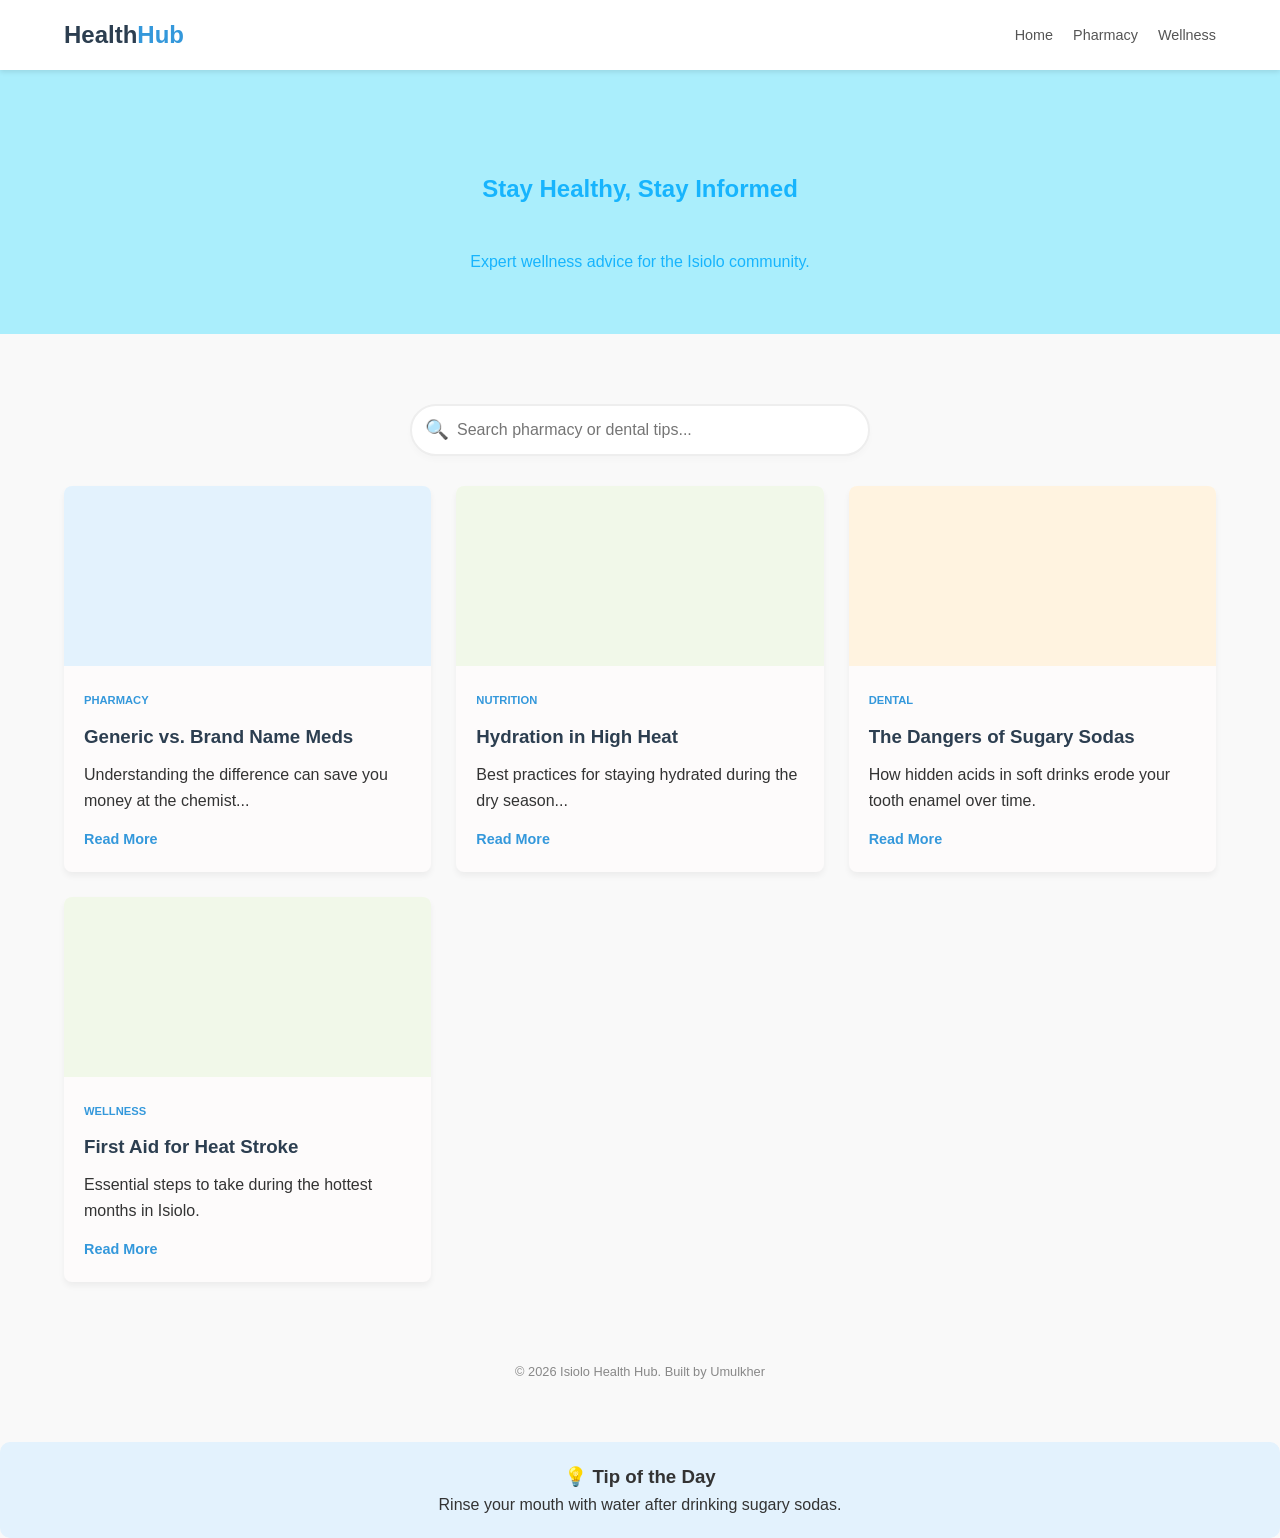
==== index.html @ d9e2767e "update" ====
<!DOCTYPE html>
<html lang="en">
<head>
    <meta charset="UTF-8">
    <meta name="viewport" content="width=device-width, initial-scale=1.0">
    <title>Isiolo Health Hub | Reliable Tips</title>
    <link rel="stylesheet" href="style.css">
</head>
<body>

    <header>
        <nav>
            <div class="logo">Health<span>Hub</span></div>
            <ul>
                <li><a href="#">Home</a></li>
                <li><a href="#">Pharmacy</a></li>
                <li><a href="#">Wellness</a></li>
            </ul>
        </nav>
    </header>

    <section class="hero">
        <h1>Stay Healthy, Stay Informed</h1>
        <p>Expert wellness advice for the Isiolo community.</p>
    </section>

    <main>

<div class="search-wrapper">
    <input type="text" id="searchInput" placeholder="Search pharmacy or dental tips...">
    <span class="search-icon">🔍</span>
</div>


        <section class="blog-grid" id="blog-container" >
            <article class="card">
                <div class="card-image" style="background-color: #e3f2fd;"></div>
                <div class="card-content">
                    <span class="category">Pharmacy</span>
                    <h3>Generic vs. Brand Name Meds</h3>
                    <p>Understanding the difference can save you money at the chemist...</p>
                    <a onclick="window.location.href='post.html?id=${post.id}'" class="read-btn">Read More</a>
                </div>
            </article>

            <article class="card">
                <div class="card-image" style="background-color: #f1f8e9;"></div>
                <div class="card-content">
                    <span class="category">Nutrition</span>
                    <h3>Hydration in High Heat</h3>
                    <p>Best practices for staying hydrated during the dry season...</p>
                    <a  onclick="window.location.href='post.html?id=${post.id}'" class="read-btn">Read More</a>
                </div>
            </article>
        </section>
    </main>

    <footer>
        <p>&copy; 2026 Isiolo Health Hub. Built by Umulkher</p>
    </footer>

    <section id="daily-tip" style="background: #e3f2fd; padding: 20px; border-radius: 10px; margin-top: 20px; text-align: center;">
    <h3>💡 Tip of the Day</h3>
    <p id="tip-text">Loading your health tip...</p>
</section>

<script>
const searchInput = document.getElementById('searchInput');

searchInput.addEventListener('keyup', (e) => {
    const term = e.target.value.toLowerCase();
    const cards = document.querySelectorAll('.card');

    cards.forEach(card => {
        // We look inside the card for the Title and Category
        const title = card.querySelector('h3').innerText.toLowerCase();
        const category = card.querySelector('.category').innerText.toLowerCase();
        
        // If the search term is found in either, show it. Otherwise, hide it.
        if (title.includes(term) || category.includes(term)) {
            card.style.display = 'block';
            card.style.opacity = '1';
        } else {
            card.style.display = 'none';
            card.style.opacity = '0';
        }
    });
});

    const tips = [
        "Drink at least 8 glasses of water today—especially in this Isiolo heat!",
        "Chewing sugar-free gum can help prevent cavities after meals.",
        "Always finish your full dose of antibiotics, even if you feel better.",
        "Walking for 30 minutes a day significantly lowers your blood pressure.",
        "Rinse your mouth with water after drinking sugary sodas."
    ];

    // Pick a random tip
    const randomTip = tips[Math.floor(Math.random() * tips.length)];
    document.getElementById('tip-text').innerText = randomTip;


fetch('posts.json')
        .then(response => response.json()) // 2. Turn the file into a list the computer understands
        .then(data => {
            const container = document.getElementById('blog-container');
            
            // 3. Loop through each post in your JSON list
            data.forEach(post => {
                const card = `
                    <article class="card">
                        <div class="card-image" style="background-color: ${post.imageColor};"></div>
                        <div class="card-content">
                            <span class="category">${post.category}</span>
                            <h3>${post.title}</h3>
                            <p>${post.summary}</p>
                            <a href="post.html?id=${post.id}" class="read-btn">Read More</a>
                        </div>
                    </article>
                `;
                container.innerHTML += card; // 4. Add the card to the screen
            });
        });


</script>
</body>
</html>
---- style.css ----
/* Basic Reset */
* {
    margin: 0;
    padding: 0;
    box-sizing: border-box;
    font-family: 'Segoe UI', Tahoma, Geneva, Verdana, sans-serif;
}

body {
    background-color: #f9f9f9;
    color: #333;
    line-height: 1.6;
}

/* Navigation */
header {
    background: #fff;
    padding: 1rem 5%;
    box-shadow: 0 2px 5px rgba(0,0,0,0.1);
    position: sticky;
    top: 0;
    z-index: 100;
}

nav {
    display: flex;
    justify-content: space-between;
    align-items: center;
}

.logo {
    font-size: 1.5rem;
    font-weight: bold;
    color: #2c3e50;
}

.logo span { color: #3498db; }

nav ul { display: flex; list-style: none; }
nav ul li { margin-left: 20px; }
nav ul li a { text-decoration: none; color: #555; font-size: 0.9rem; }

/* Hero Section */
.hero {
   background-color: #aaeefc;
    color: rgb(23, 180, 253);
    padding: 60px 5%;
    text-align: center;
}

.hero h1,

/* Blog Grid */
main { padding: 40px 5%; }

.blog-grid {
    display: grid;
    grid-template-columns: repeat(auto-fit, minmax(300px, 1fr));
    gap: 25px;
}

.card {
    background: rgb(253, 251, 251);
    border-radius: 8px;
    overflow: hidden;
    transition: 0.3s;
    box-shadow: 0 4px 6px rgba(0,0,0,0.05);
}

.card:hover { transform: translateY(-5px); }

.card-image { height: 180px; width: 100%; }

.card-content { padding: 20px; }

.category {
    font-size: 0.7rem;
    text-transform: uppercase;
    color: #3498db;
    font-weight: bold;
}

.card-content h3 { margin: 10px 0; color: #2c3e50; }

.read-btn {
    display: inline-block;
    margin-top: 15px;
    color: #3498db;
    text-decoration: none;
    font-weight: 600;
    font-size: 0.9rem;
}

footer {
    text-align: center;
    padding: 40px;
    font-size: 0.8rem;
    color: #888;
}

/* --- Search Bar Styles --- */
.search-wrapper {
    position: relative;
    max-width: 500px;
    margin: 30px auto;
    padding: 0 20px;
    color: #aaeefc;
}

#searchInput {
    width: 100%;
    padding: 15px 25px 15px 45px;
    font-size: 1rem;
    border: 2px solid #eee;
    border-radius: 50px;
    outline: none;
    transition: all 0.3s ease;
    box-shadow: 0 4px 6px rgba(0,0,0,0.02);
}

#searchInput:focus {
    border-color: #3498db;
    box-shadow: 0 4px 12px rgba(52, 152, 219, 0.1);
}

.search-icon {
    position: absolute;
    left: 35px;
    top: 50%;
    transform: translateY(-50%);
    color: #999;
    font-size: 1.2rem;
}

/* Animation for filtering cards */
.card {
    transition: transform 0.3s ease, opacity 0.3s ease;
}


/* Specific Styles for the Single Post Page */
.post-template {
    max-width: 800px;
    margin: 40px auto;
    padding: 0 20px;
}

.full-post {
    background: #fff;
    padding: 40px;
    border-radius: 12px;
    box-shadow: 0 4px 15px rgba(0,0,0,0.05);
}

#post-title {
    font-size: 2.5rem;
    color: #2c3e50;
    margin: 15px 0 25px 0;
    line-height: 1.2;
}

.post-body {
    font-size: 1.15rem;
    line-height: 1.8;
    color: #444;
}

.post-footer {
    margin-top: 40px;
    padding-top: 20px;
    border-top: 1px solid #eee;
}

.back-link {
    color: #3498db;
    text-decoration: none;
    font-weight: bold;
}

.back-link:hover {
    text-decoration: underline;
}

/* Responsive adjustments */

/* Tablets and small laptops */
@media (max-width: 900px) {
    header {
        padding: 0.75rem 4%;
    }

    .hero {
        padding: 40px 4%;
    }

    main {
        padding: 30px 4%;
    }
}

/* Mobile phones */
@media (max-width: 600px) {
    nav {
        flex-direction: column;
        align-items: flex-start;
        gap: 10px;
    }

    .logo {
        font-size: 1.3rem;
    }

    nav ul {
        width: 100%;
        justify-content: space-between;
    }

    nav ul li {
        margin-left: 0;
    }

    .hero {
        padding: 30px 6%;
        text-align: center;
    }

    .hero h1 {
        font-size: 1.8rem;
    }

    .hero p {
        font-size: 0.95rem;
    }

    main {
        padding: 25px 4%;
    }

    .blog-grid {
        grid-template-columns: 1fr;
        gap: 20px;
    }

    .card-image {
        height: 160px;
    }

    .search-wrapper {
        margin: 20px auto;
        padding: 0 10px;
    }

    #searchInput {
        font-size: 0.95rem;
        padding: 12px 22px 12px 40px;
    }

    .search-icon {
        left: 25px;
        font-size: 1rem;
    }

    footer {
        padding: 25px 10px;
        font-size: 0.75rem;
    }

    /* Single post layout tweaks */
    .post-template {
        margin: 25px auto;
        padding: 0 15px;
    }

    #post-title {
        font-size: 1.8rem;
    }

    .full-post {
        padding: 20px;
    }
}
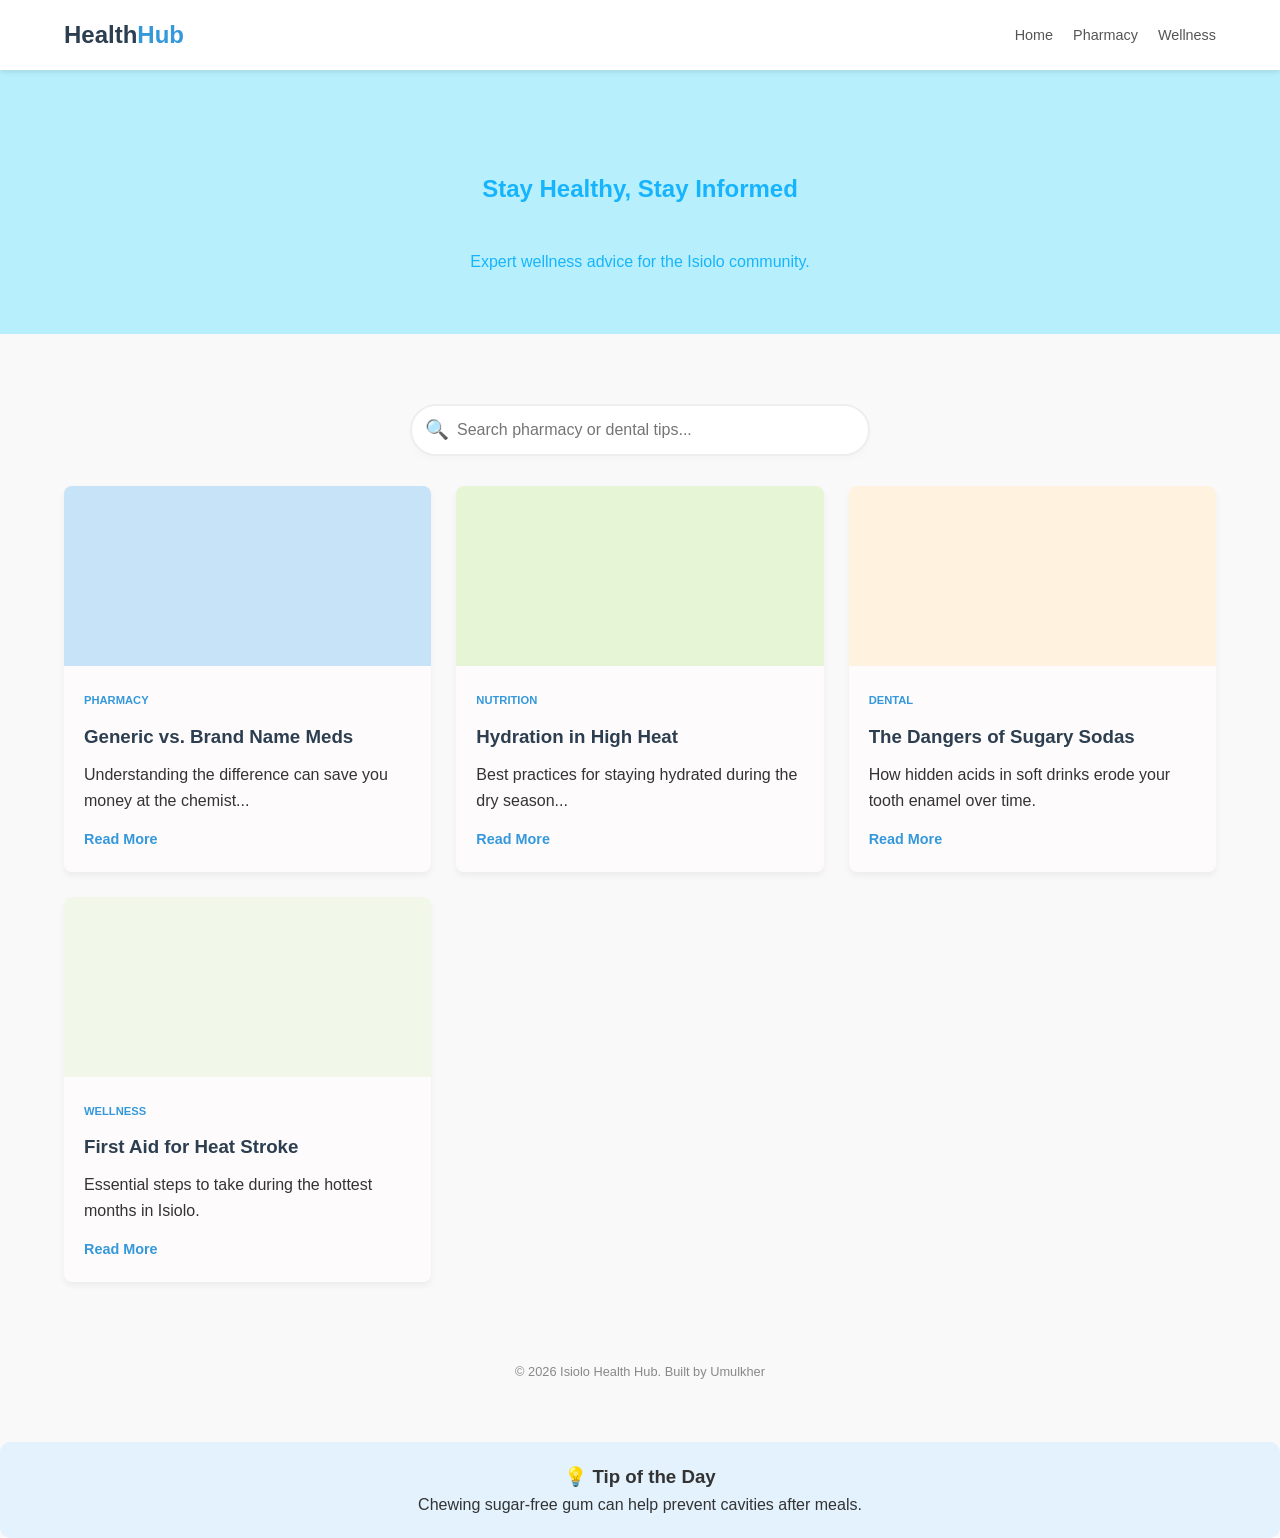
==== commit caf5961a: "update" ====
--- a/index.html
+++ b/index.html
@@ -34,7 +34,7 @@
 
         <section class="blog-grid" id="blog-container" >
             <article class="card">
-                <div class="card-image" style="background-color: #e3f2fd;"></div>
+                <div class="card-image" style="background-color: #c6e3f8;"></div>
                 <div class="card-content">
                     <span class="category">Pharmacy</span>
                     <h3>Generic vs. Brand Name Meds</h3>
@@ -44,7 +44,7 @@
             </article>
 
             <article class="card">
-                <div class="card-image" style="background-color: #f1f8e9;"></div>
+                <div class="card-image" style="background-color: #e6f5d5;"></div>
                 <div class="card-content">
                     <span class="category">Nutrition</span>
                     <h3>Hydration in High Heat</h3>
--- a/style.css
+++ b/style.css
@@ -42,7 +42,7 @@
 
 /* Hero Section */
 .hero {
-   background-color: #aaeefc;
+   background-color: #b7f0fc;
     color: rgb(23, 180, 253);
     padding: 60px 5%;
     text-align: center;
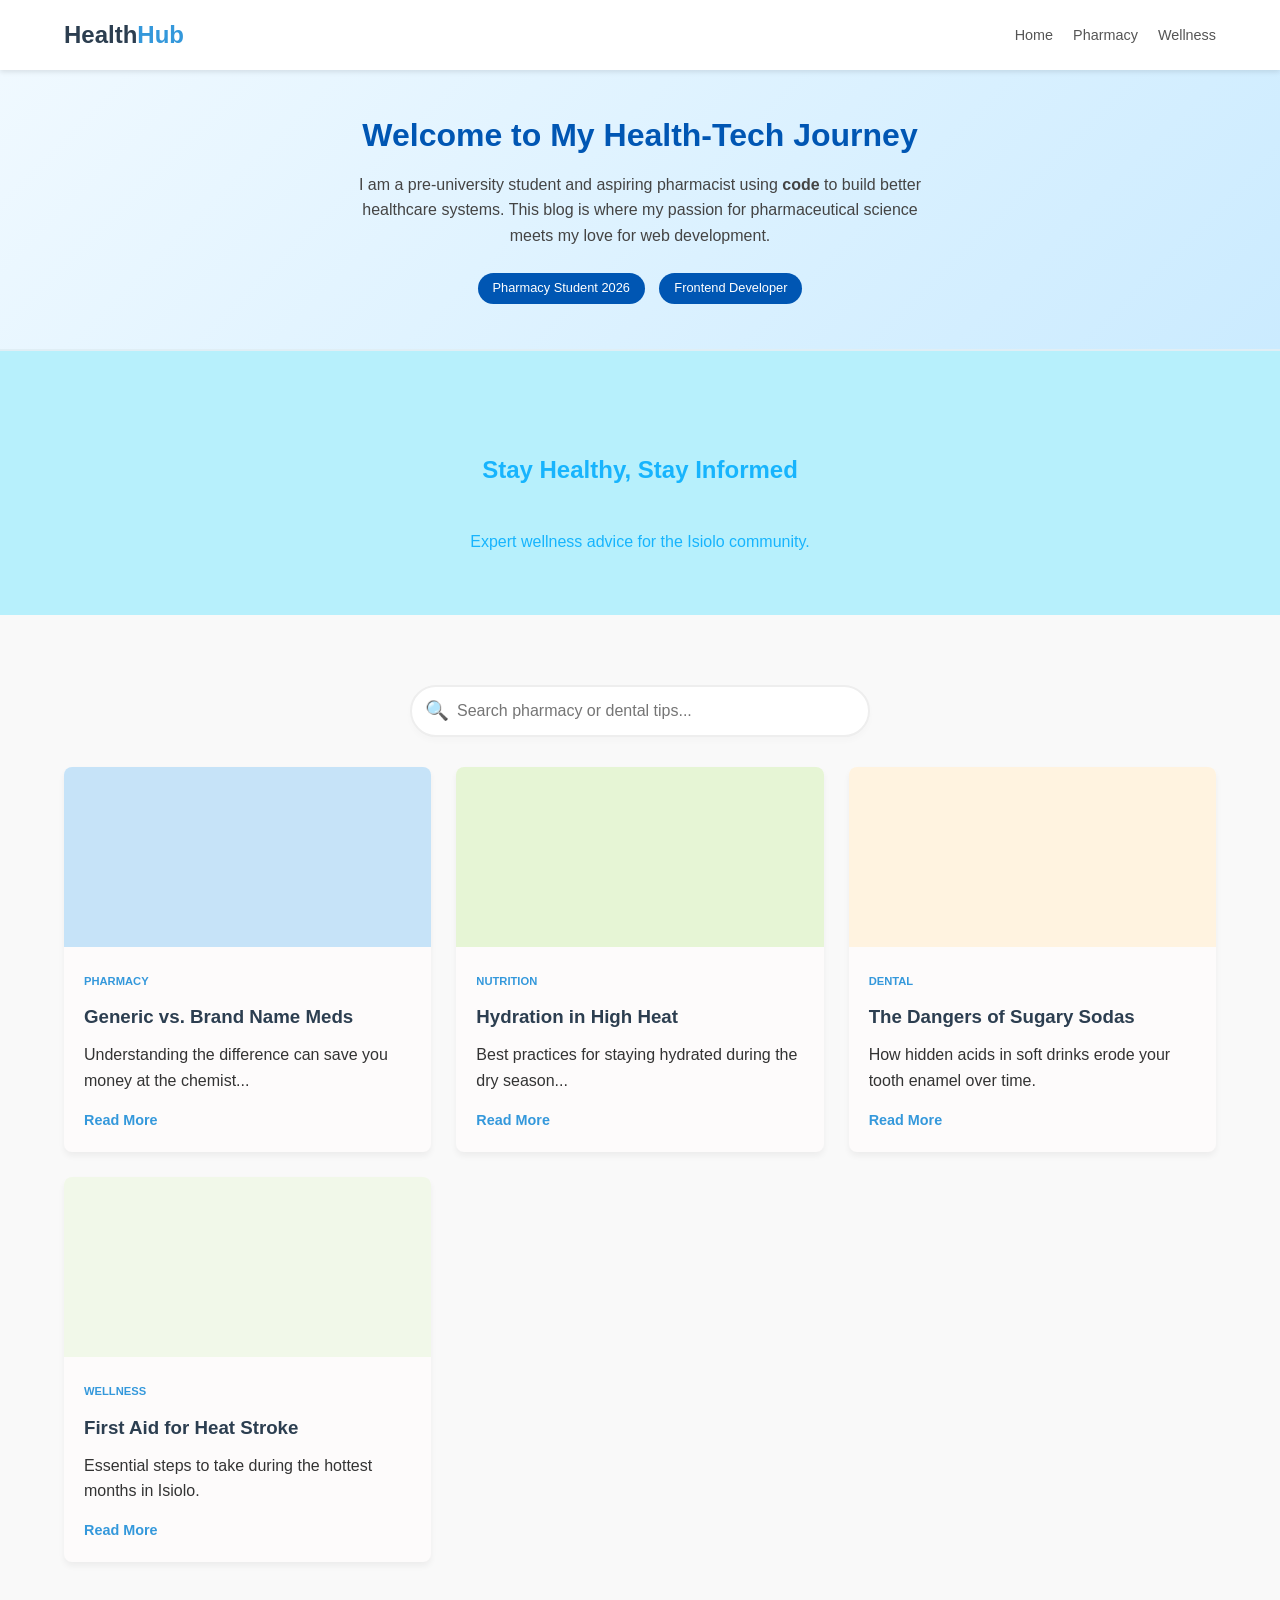
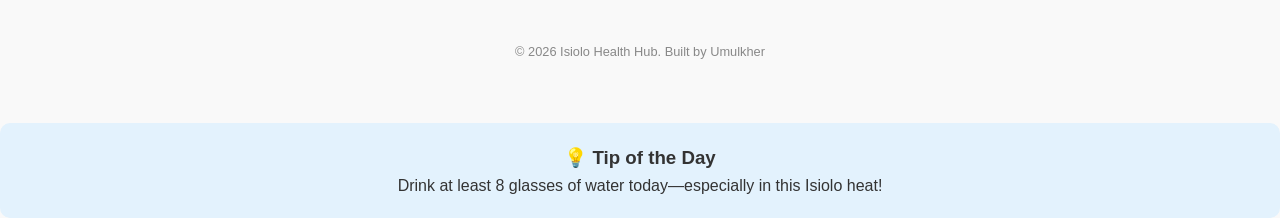
==== commit 60bd7b22: "update" ====
--- a/index.html
+++ b/index.html
@@ -18,6 +18,18 @@
             </ul>
         </nav>
     </header>
+
+    
+<section class="welcome-section">
+    <div class="welcome-container">
+        <h1>Welcome to My Health-Tech Journey</h1>
+        <p>I am a pre-university student and aspiring pharmacist using <strong>code</strong> to build better healthcare systems. This blog is where my passion for pharmaceutical science meets my love for web development.</p>
+        <div class="welcome-badges">
+            <span class="badge">Pharmacy Student 2026</span>
+            <span class="badge">Frontend Developer</span>
+        </div>
+    </div>
+</section>
 
     <section class="hero">
         <h1>Stay Healthy, Stay Informed</h1>
--- a/style.css
+++ b/style.css
@@ -11,6 +11,40 @@
     color: #333;
     line-height: 1.6;
 }
+
+/*welcome*/
+
+.welcome-section {
+    background: linear-gradient(135deg, #f0f9ff 0%, #cbebff 100%); /* Light medical blue */
+    padding: 40px 20px;
+    text-align: center;
+    border-bottom: 2px solid #e0eef5;
+}
+
+.welcome-container h1 {
+    color: #0056b3;
+    font-size: 2rem;
+    margin-bottom: 10px;
+}
+
+.welcome-container p {
+    color: #444;
+    max-width: 600px;
+    margin: 0 auto 20px auto;
+    line-height: 1.6;
+}
+
+.badge {
+    background: #0056b3;
+    color: white;
+    padding: 5px 15px;
+    border-radius: 20px;
+    font-size: 0.8rem;
+    margin: 5px;
+    display: inline-block;
+}
+
+
 
 /* Navigation */
 header {
@@ -39,6 +73,9 @@
 nav ul { display: flex; list-style: none; }
 nav ul li { margin-left: 20px; }
 nav ul li a { text-decoration: none; color: #555; font-size: 0.9rem; }
+
+
+
 
 /* Hero Section */
 .hero {
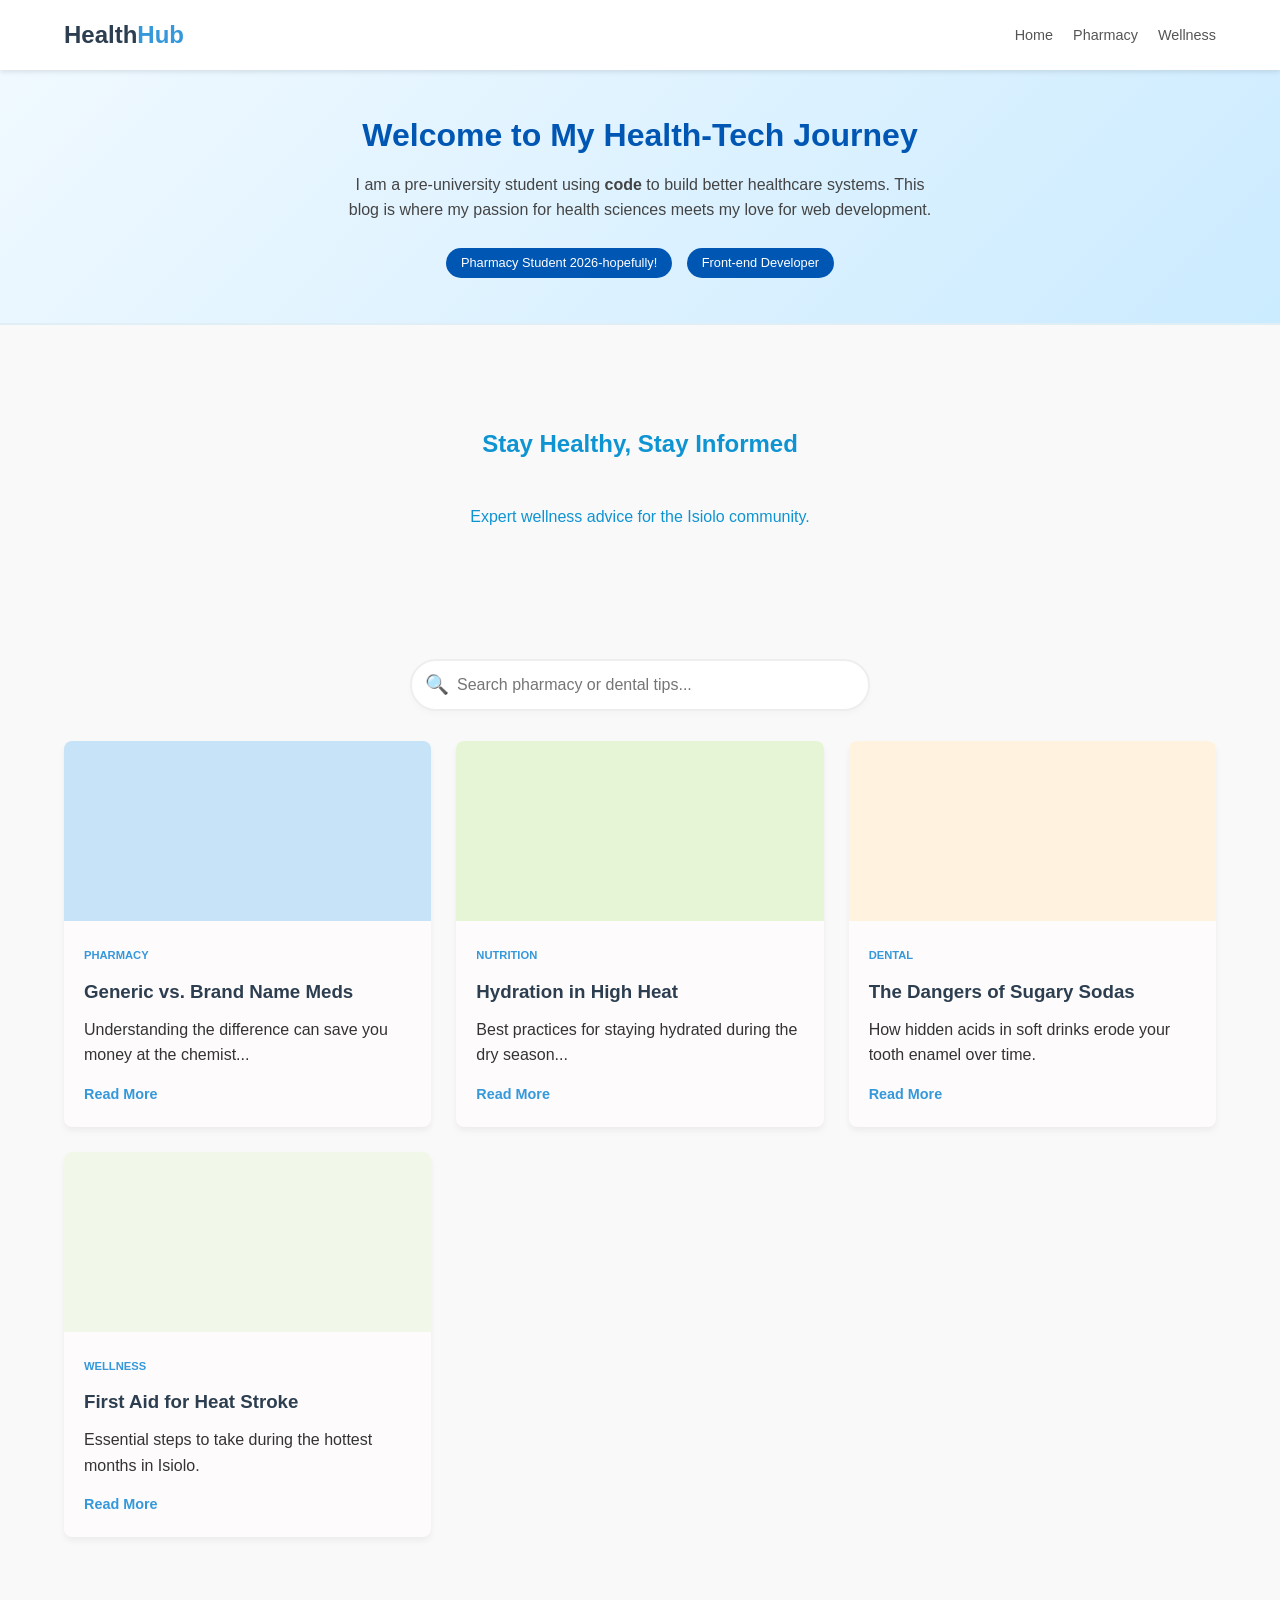
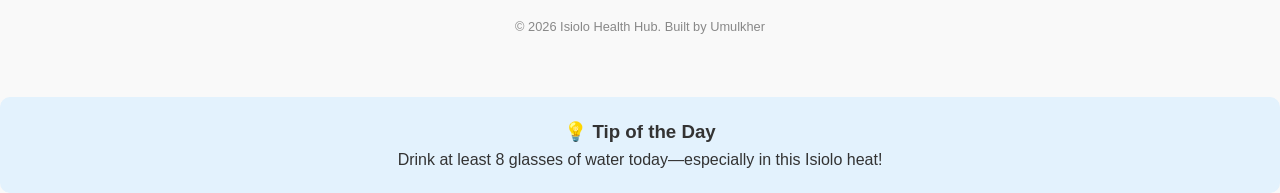
==== commit e835a696: "update" ====
--- a/index.html
+++ b/index.html
@@ -19,14 +19,14 @@
         </nav>
     </header>
 
-    
+
 <section class="welcome-section">
     <div class="welcome-container">
         <h1>Welcome to My Health-Tech Journey</h1>
-        <p>I am a pre-university student and aspiring pharmacist using <strong>code</strong> to build better healthcare systems. This blog is where my passion for pharmaceutical science meets my love for web development.</p>
+        <p>I am a pre-university student using <strong>code</strong> to build better healthcare systems. This blog is where my passion for health sciences meets my love for web development.</p>
         <div class="welcome-badges">
-            <span class="badge">Pharmacy Student 2026</span>
-            <span class="badge">Frontend Developer</span>
+            <span class="badge">Pharmacy Student 2026-hopefully!</span>
+            <span class="badge">Front-end Developer</span>
         </div>
     </div>
 </section>
--- a/style.css
+++ b/style.css
@@ -79,10 +79,10 @@
 
 /* Hero Section */
 .hero {
-   background-color: #b7f0fc;
-    color: rgb(23, 180, 253);
+    color: rgb(14, 148, 210);
     padding: 60px 5%;
     text-align: center;
+    border-radius: 700rem;
 }
 
 .hero h1,
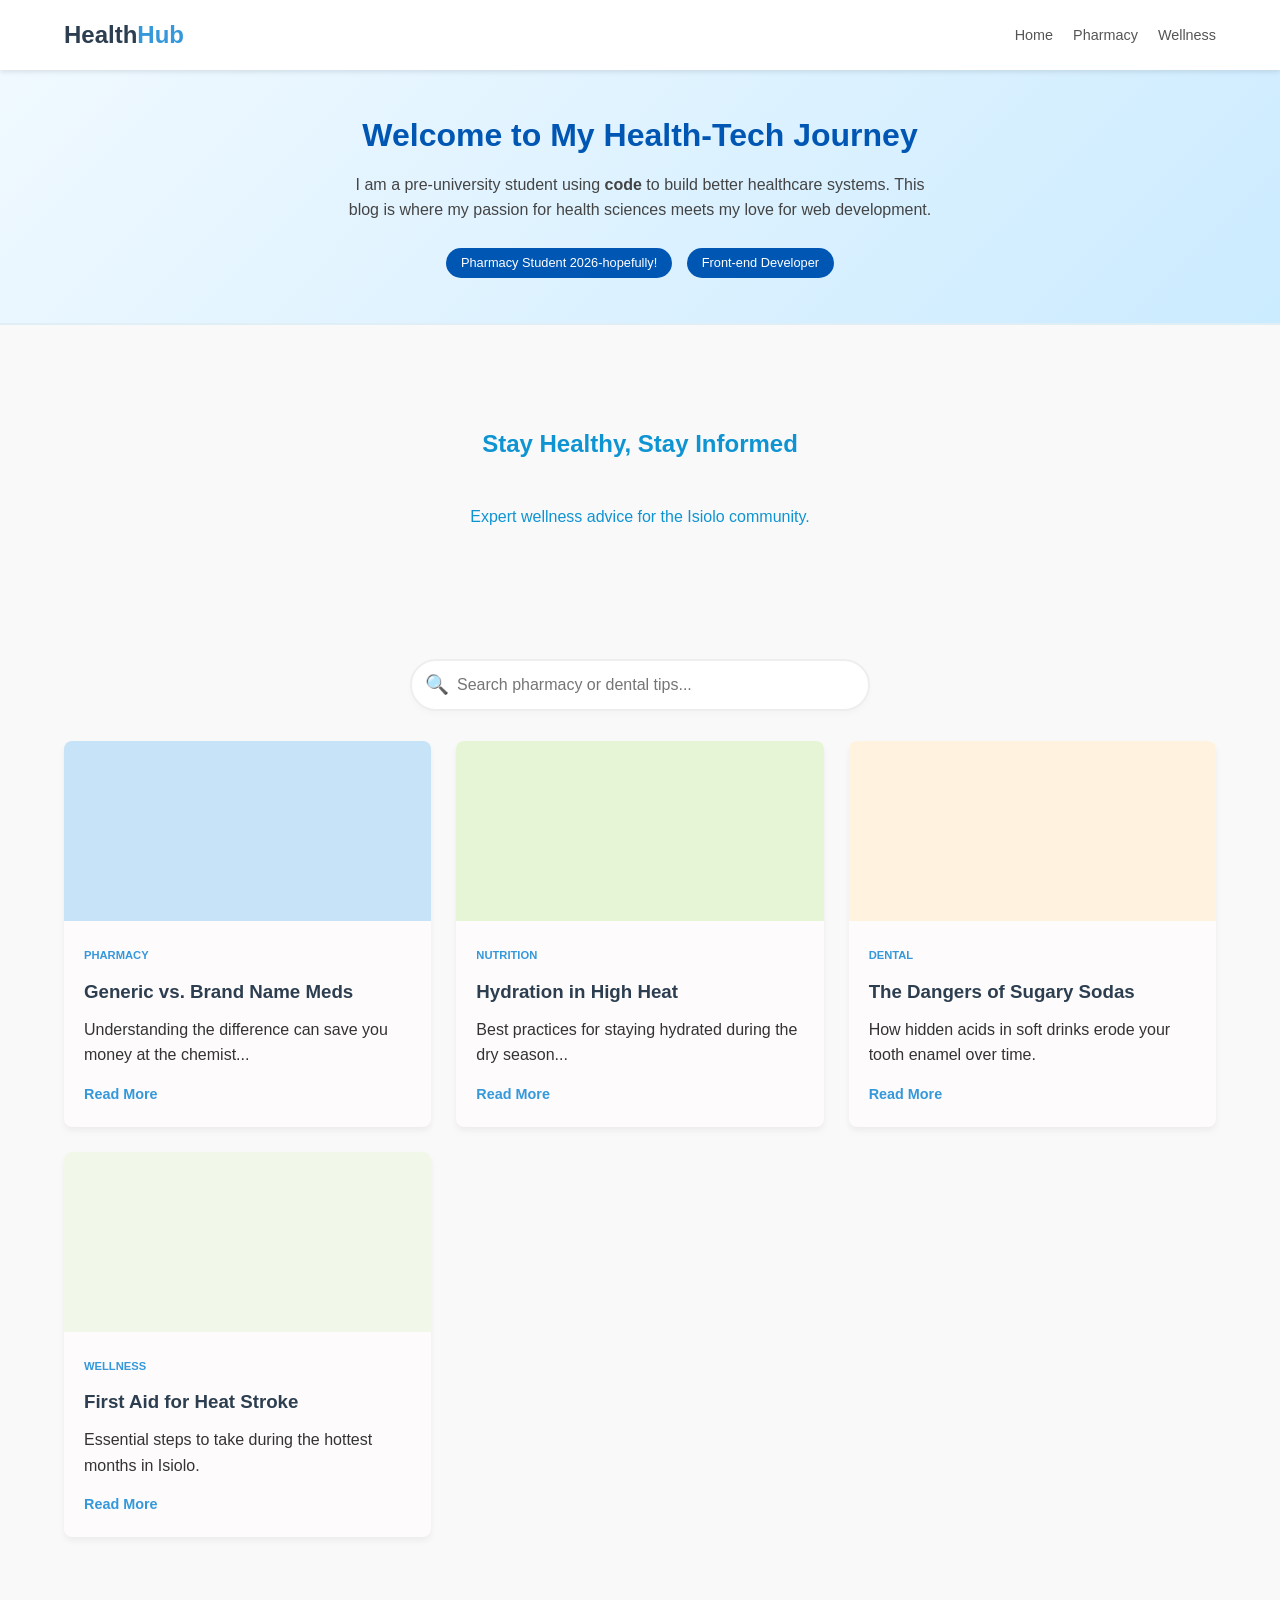
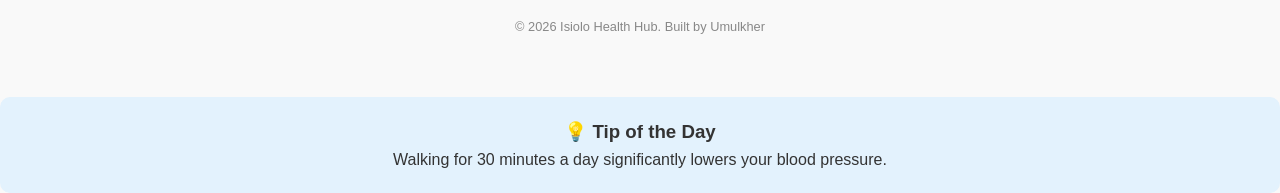
==== commit d7ee77dd: "update" ====
--- a/index.html
+++ b/index.html
@@ -76,65 +76,6 @@
     <p id="tip-text">Loading your health tip...</p>
 </section>
 
-<script>
-const searchInput = document.getElementById('searchInput');
-
-searchInput.addEventListener('keyup', (e) => {
-    const term = e.target.value.toLowerCase();
-    const cards = document.querySelectorAll('.card');
-
-    cards.forEach(card => {
-        // We look inside the card for the Title and Category
-        const title = card.querySelector('h3').innerText.toLowerCase();
-        const category = card.querySelector('.category').innerText.toLowerCase();
-        
-        // If the search term is found in either, show it. Otherwise, hide it.
-        if (title.includes(term) || category.includes(term)) {
-            card.style.display = 'block';
-            card.style.opacity = '1';
-        } else {
-            card.style.display = 'none';
-            card.style.opacity = '0';
-        }
-    });
-});
-
-    const tips = [
-        "Drink at least 8 glasses of water today—especially in this Isiolo heat!",
-        "Chewing sugar-free gum can help prevent cavities after meals.",
-        "Always finish your full dose of antibiotics, even if you feel better.",
-        "Walking for 30 minutes a day significantly lowers your blood pressure.",
-        "Rinse your mouth with water after drinking sugary sodas."
-    ];
-
-    // Pick a random tip
-    const randomTip = tips[Math.floor(Math.random() * tips.length)];
-    document.getElementById('tip-text').innerText = randomTip;
-
-
-fetch('posts.json')
-        .then(response => response.json()) // 2. Turn the file into a list the computer understands
-        .then(data => {
-            const container = document.getElementById('blog-container');
-            
-            // 3. Loop through each post in your JSON list
-            data.forEach(post => {
-                const card = `
-                    <article class="card">
-                        <div class="card-image" style="background-color: ${post.imageColor};"></div>
-                        <div class="card-content">
-                            <span class="category">${post.category}</span>
-                            <h3>${post.title}</h3>
-                            <p>${post.summary}</p>
-                            <a href="post.html?id=${post.id}" class="read-btn">Read More</a>
-                        </div>
-                    </article>
-                `;
-                container.innerHTML += card; // 4. Add the card to the screen
-            });
-        });
-
-
-</script>
+<script src="main.js"></script>
 </body>
 </html>
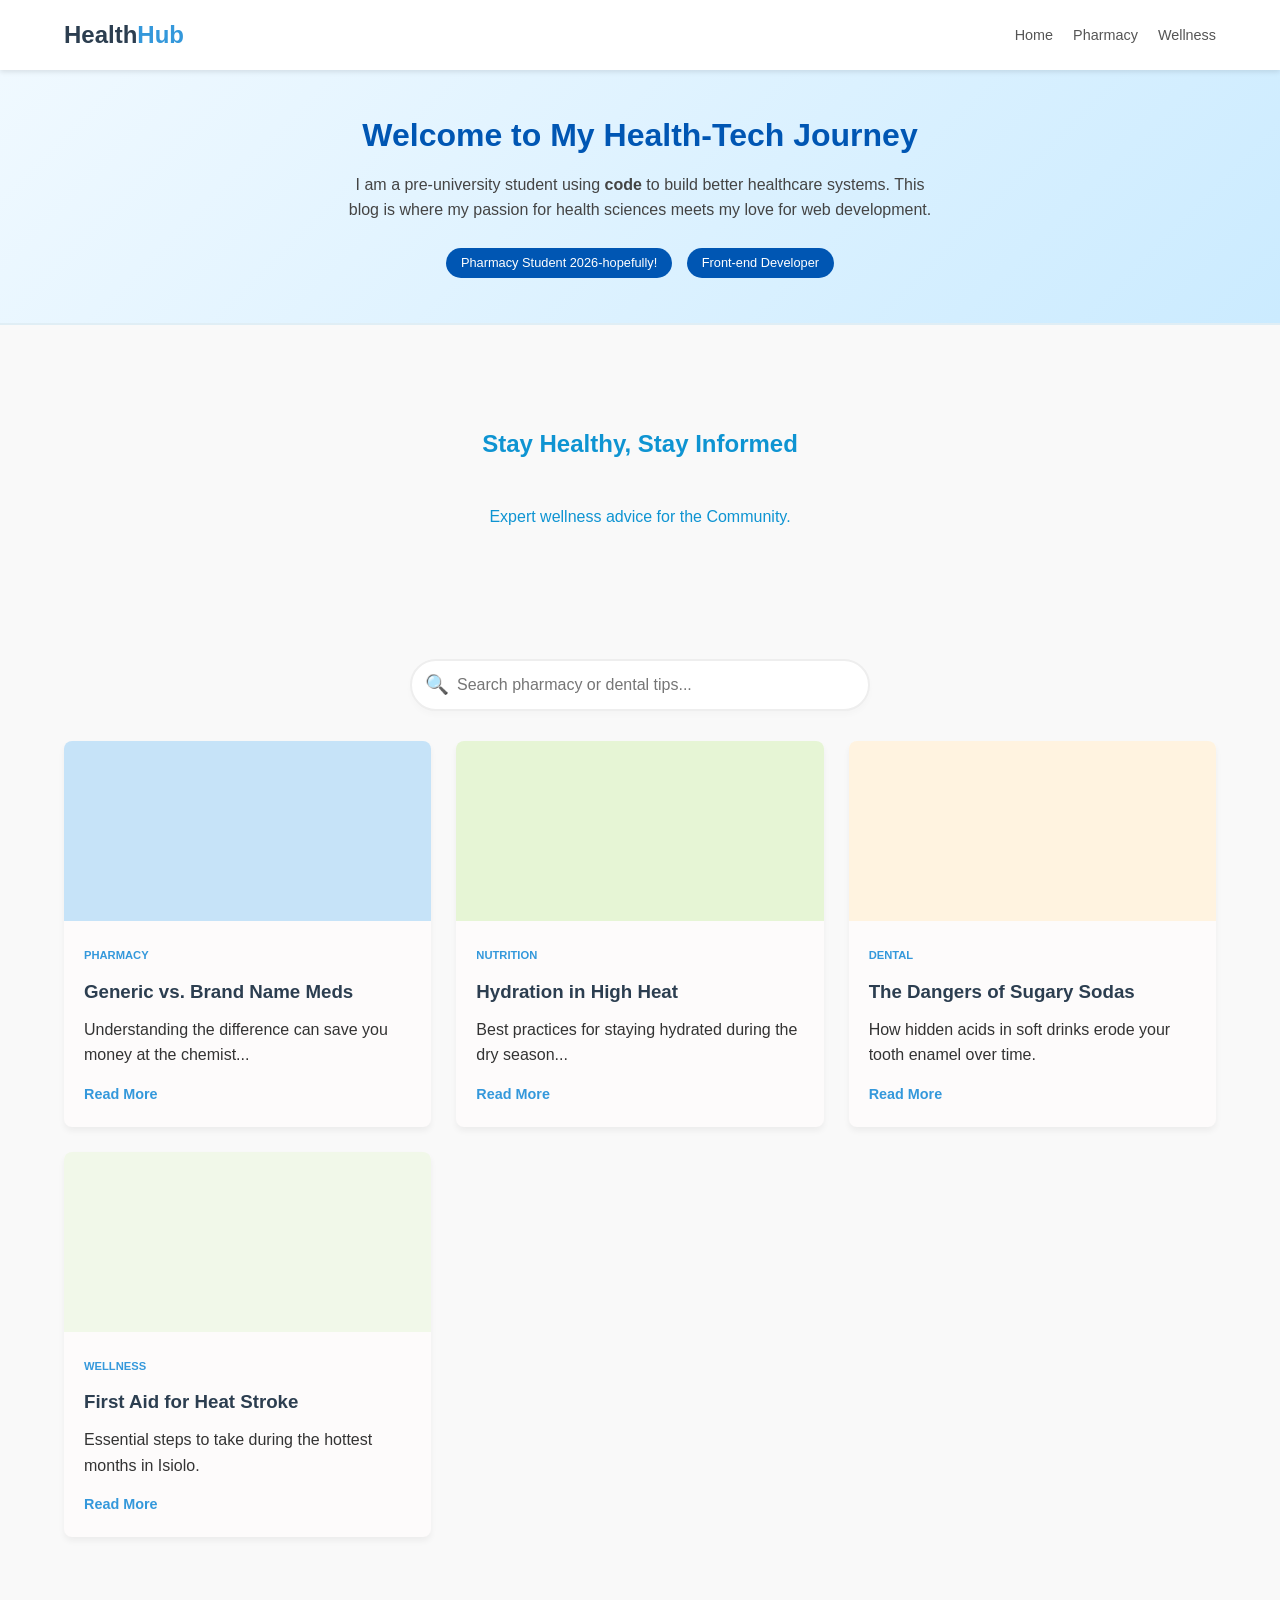
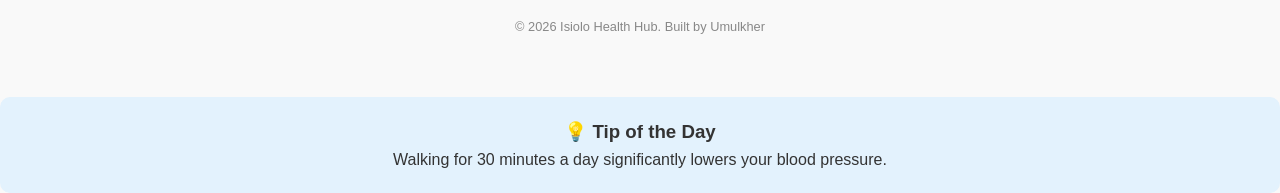
==== commit 3540ab7e: "update" ====
--- a/index.html
+++ b/index.html
@@ -33,7 +33,7 @@
 
     <section class="hero">
         <h1>Stay Healthy, Stay Informed</h1>
-        <p>Expert wellness advice for the Isiolo community.</p>
+        <p>Expert wellness advice for the Community.</p>
     </section>
 
     <main>
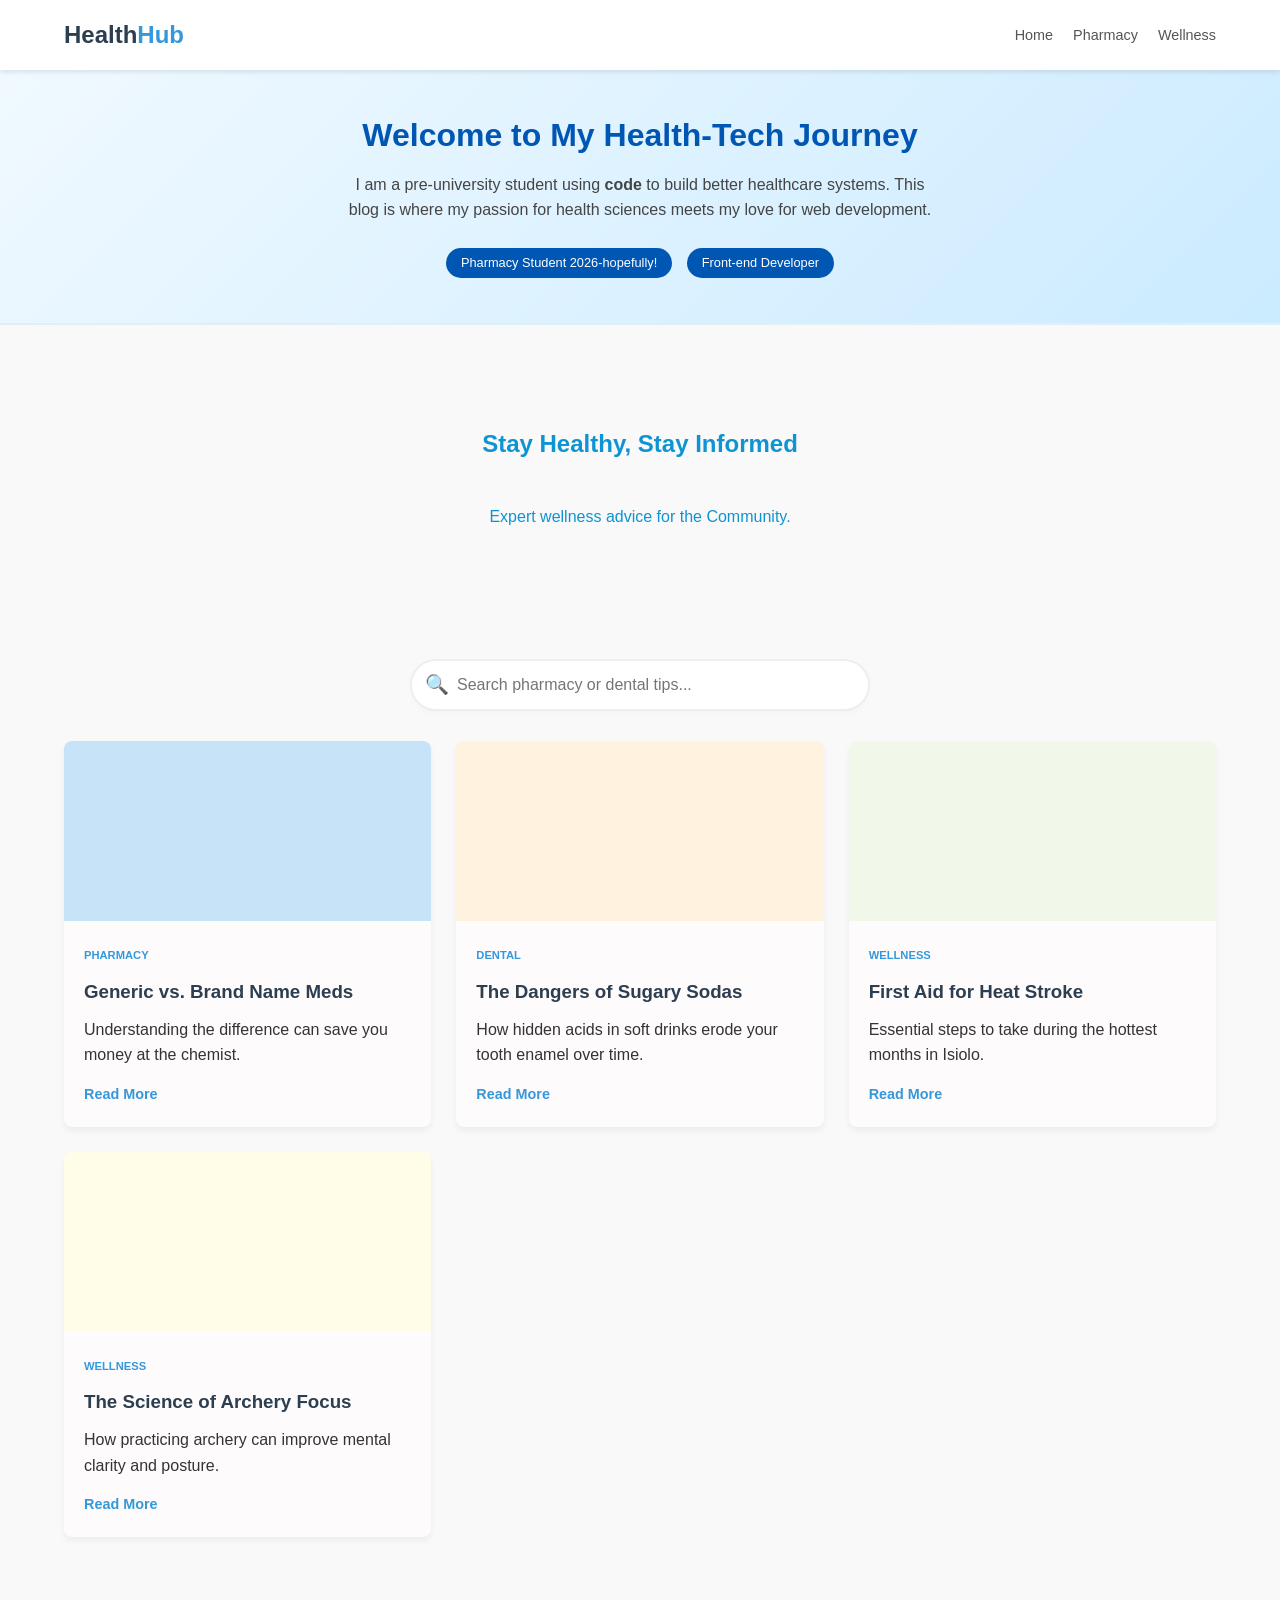
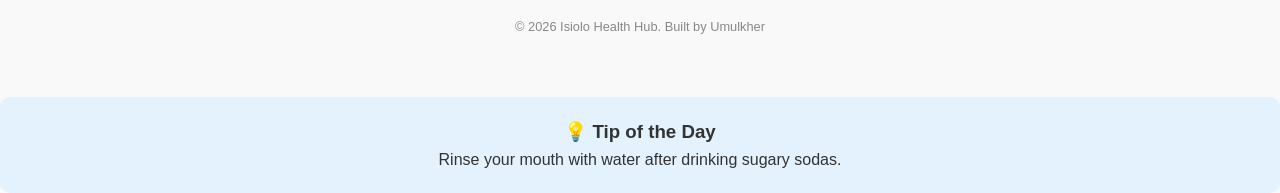
==== commit 60b11548: "update" ====
--- a/index.html
+++ b/index.html
@@ -45,25 +45,7 @@
 
 
         <section class="blog-grid" id="blog-container" >
-            <article class="card">
-                <div class="card-image" style="background-color: #c6e3f8;"></div>
-                <div class="card-content">
-                    <span class="category">Pharmacy</span>
-                    <h3>Generic vs. Brand Name Meds</h3>
-                    <p>Understanding the difference can save you money at the chemist...</p>
-                    <a onclick="window.location.href='post.html?id=${post.id}'" class="read-btn">Read More</a>
-                </div>
-            </article>
-
-            <article class="card">
-                <div class="card-image" style="background-color: #e6f5d5;"></div>
-                <div class="card-content">
-                    <span class="category">Nutrition</span>
-                    <h3>Hydration in High Heat</h3>
-                    <p>Best practices for staying hydrated during the dry season...</p>
-                    <a  onclick="window.location.href='post.html?id=${post.id}'" class="read-btn">Read More</a>
-                </div>
-            </article>
+            
         </section>
     </main>
 
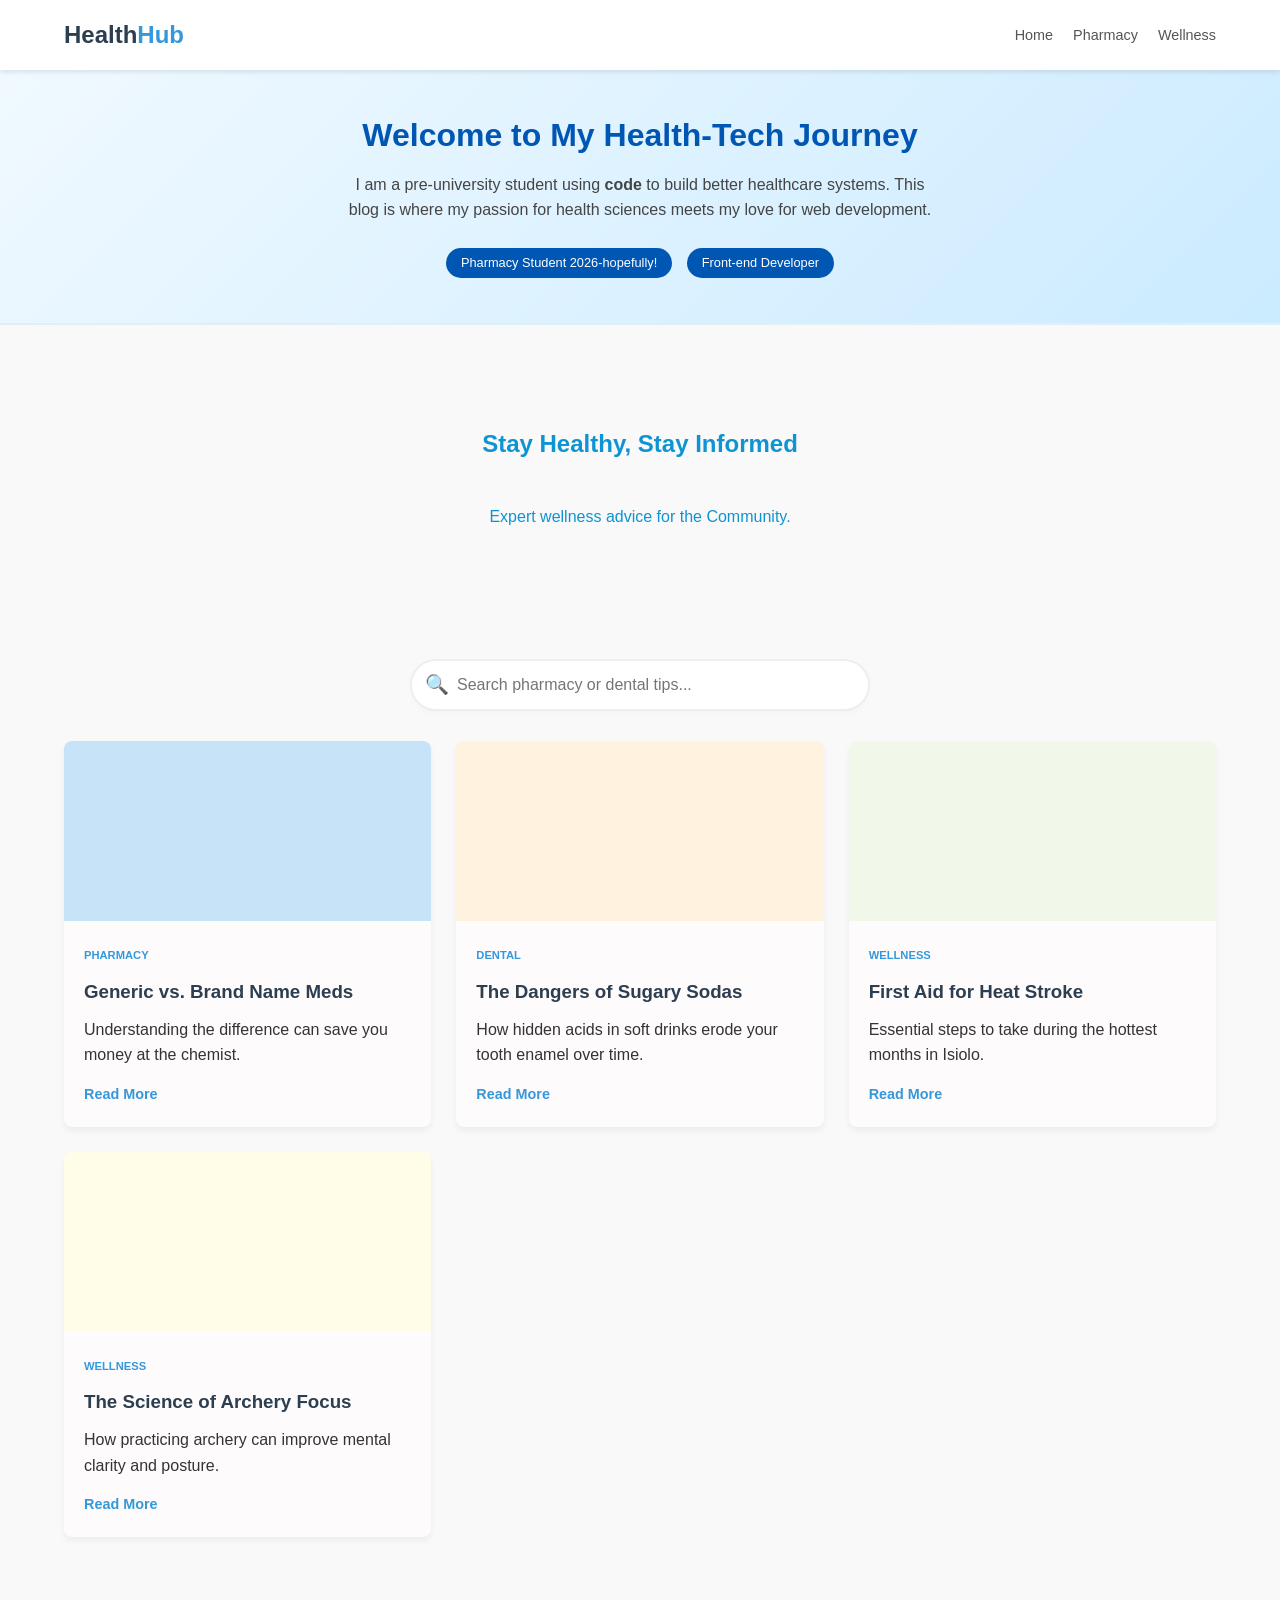
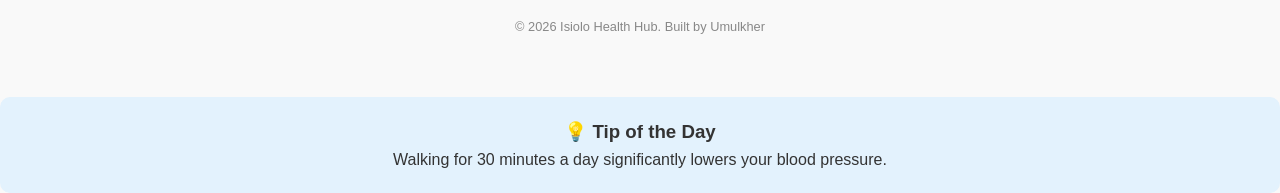
==== commit d486bb90: "update" ====
--- a/index.html
+++ b/index.html
@@ -43,6 +43,7 @@
     <span class="search-icon">🔍</span>
 </div>
 
+<p id="no-results-message" style="display: none;">No matching health tips found.</p>
 
         <section class="blog-grid" id="blog-container" >
             
--- a/style.css
+++ b/style.css
@@ -89,6 +89,22 @@
 
 /* Blog Grid */
 main { padding: 40px 5%; }
+
+
+/* No Results Message */
+#no-results-message {
+    text-align: center;
+    color: #7f8c8d;
+    padding: 20px;
+    font-size: 1.1rem;
+    background: #fff;
+    border-radius: 8px;
+    margin: 20px auto;
+    max-width: 500px;
+    box-shadow: 0 2px 10px rgba(0,0,0,0.05);
+    border: 1px dashed #cbd5e0; 
+}
+
 
 .blog-grid {
     display: grid;
